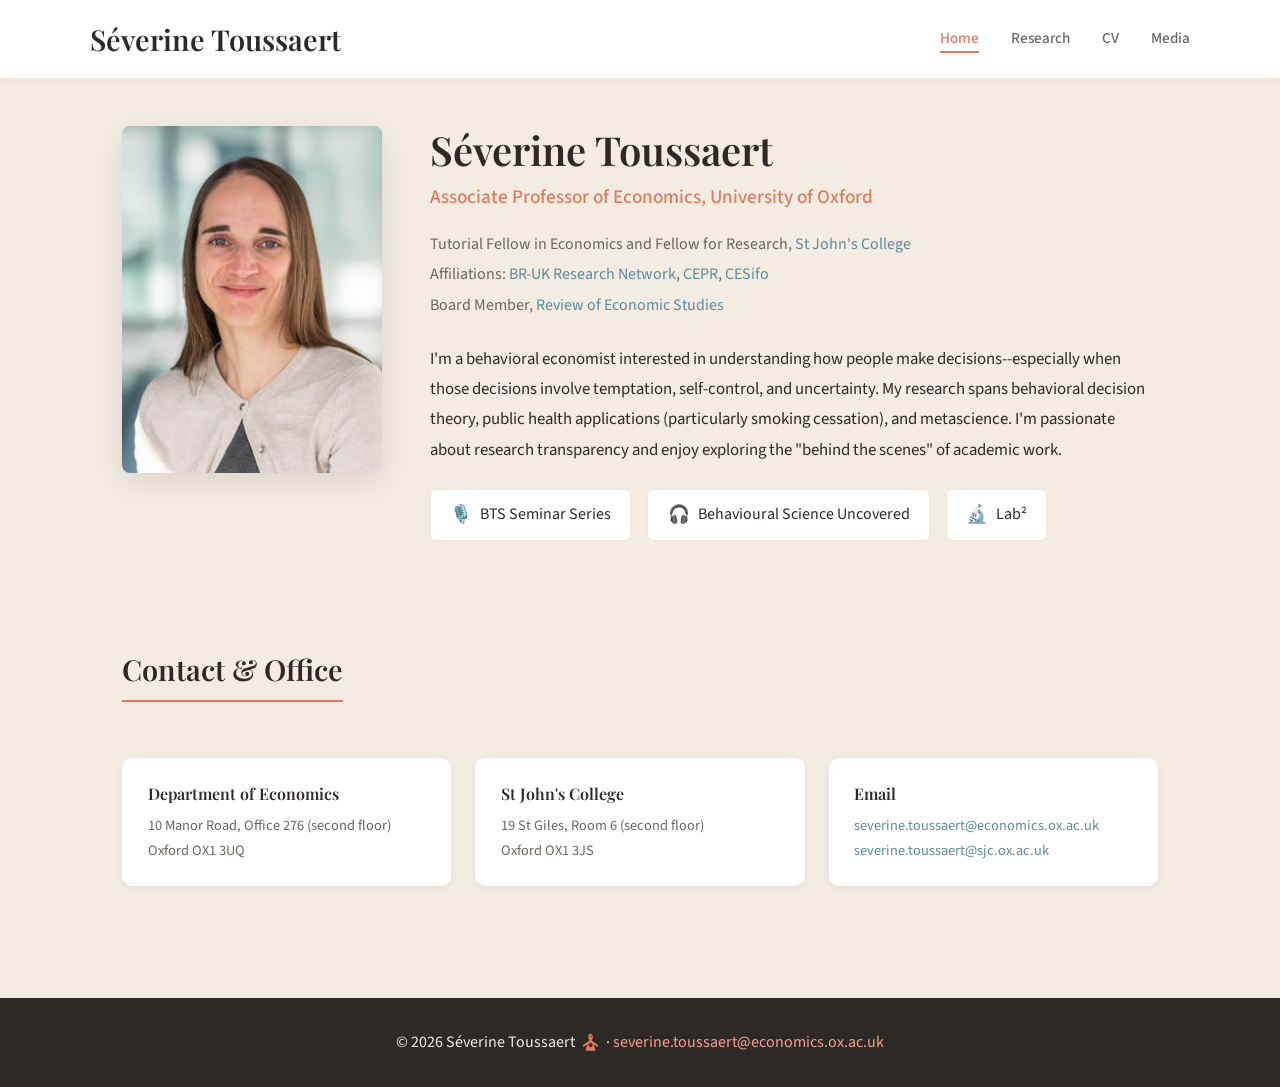
==== index.html @ f0602a26 "Update homepage, research explanations, CV, media, and styles - Homepage: revised bio, affiliations," ====
<!DOCTYPE html>
<html lang="en">
<head>
    <meta charset="UTF-8">
    <meta name="viewport" content="width=device-width, initial-scale=1.0">
    <title>Séverine Toussaert | Associate Professor of Economics</title>
    <link href="https://fonts.googleapis.com/css2?family=Playfair+Display:wght@400;500;600;700&family=Source+Sans+3:wght@300;400;500;600&display=swap" rel="stylesheet">
    <link rel="stylesheet" href="styles.css">
</head>
<body>
    <nav>
        <div class="nav-container">
            <a href="index.html" class="logo">Séverine Toussaert</a>
            <ul>
                <li><a href="index.html" class="active">Home</a></li>
                <li><a href="research.html">Research</a></li>
                <li><a href="cv.html">CV</a></li>
                <li><a href="media.html">Media</a></li>
            </ul>
        </div>
    </nav>

    <main>
        <div class="hero">
            <div class="hero-photo">
                <img src="headshot.jpg" alt="Séverine Toussaert">
            </div>
            <div class="hero-content">
                <h1>Séverine Toussaert</h1>
                <p class="title">Associate Professor of Economics, University of Oxford</p>
                <div class="affiliations">
                    Tutorial Fellow in Economics and Fellow for Research, <a href="https://www.sjc.ox.ac.uk/" target="_blank" rel="noopener noreferrer">St John's College</a><br>
                    Affiliations: <a href="https://usher.ed.ac.uk/behavioural-research-uk" target="_blank" rel="noopener noreferrer">BR-UK Research Network</a>, <a href="https://cepr.org/" target="_blank" rel="noopener noreferrer">CEPR</a>, <a href="https://www.ifo.de/en/cesifo/cesifo-homepage" target="_blank" rel="noopener noreferrer">CESifo</a><br>
                    Board Member, <a href="https://www.restud.com/" target="_blank" rel="noopener noreferrer">Review of Economic Studies</a>
                </div>
                <p class="bio">
                    I'm a behavioral economist interested in understanding how people make decisions--especially when those decisions involve temptation, self-control, and uncertainty. My research spans behavioral decision theory, public health applications (particularly smoking cessation), and metascience. I'm passionate about research transparency and enjoy exploring the "behind the scenes" of academic work.
                </p>
                <div class="projects">
                    <a href="https://bts-seminar.net" class="project-link" target="_blank" rel="noopener noreferrer">
                        <span class="icon">🎙️</span>
                        BTS Seminar Series
                    </a>
                    <a href="https://bsuncovered.com" class="project-link" target="_blank" rel="noopener noreferrer">
                        <span class="icon">🎧</span>
                        Behavioural Science Uncovered
                    </a>
                    <a href="https://labsquare.net/" class="project-link" target="_blank" rel="noopener noreferrer">
                        <span class="icon">🔬</span>
                        Lab²
                    </a>
                </div>
            </div>
        </div>

        <section class="contact-section">
            <h2 class="section-header">Contact & Office</h2>
            <div class="contact-grid">
                <div class="contact-card">
                    <h3>Department of Economics</h3>
                    <p>10 Manor Road, Office 276 (second floor)<br>Oxford OX1 3UQ</p>
                </div>
                <div class="contact-card">
                    <h3>St John's College</h3>
                    <p>19 St Giles, Room 6 (second floor)<br>Oxford OX1 3JS</p>
                </div>
                <div class="contact-card">
                    <h3>Email</h3>
                    <p>
                        <a href="mailto:severine.toussaert@economics.ox.ac.uk">severine.toussaert@economics.ox.ac.uk</a><br>
                        <a href="mailto:severine.toussaert@sjc.ox.ac.uk">severine.toussaert@sjc.ox.ac.uk</a>
                    </p>
                </div>
            </div>
        </section>
    </main>

    <footer>
        <p>&copy; 2026 Séverine Toussaert <svg viewBox="0 0 50 58" width="15" height="18" aria-label="Tower of the Sun" role="img" style="display:inline-block;vertical-align:middle;margin:0 5px 2px"><line x1="25" y1="0" x2="25" y2="4" stroke="#E07A5F" stroke-width="2" stroke-linecap="round"/><ellipse cx="25" cy="12" rx="8" ry="10" fill="#E07A5F"/><circle cx="21" cy="11" r="2" fill="#2D2926"/><circle cx="29" cy="11" r="2" fill="#2D2926"/><polygon points="21,20 29,20 31,31 19,31" fill="#E07A5F"/><polygon points="19,26 21,33 1,46 0,39" fill="#E07A5F"/><polygon points="31,26 29,33 49,46 50,39" fill="#E07A5F"/><polygon points="17,29 33,29 42,58 8,58" fill="#E07A5F"/><circle cx="25" cy="39" r="7" fill="#2D2926"/></svg> &middot; <a href="mailto:severine.toussaert@economics.ox.ac.uk">severine.toussaert@economics.ox.ac.uk</a></p>
    </footer>
</body>
</html>
---- styles.css ----
/* ========================================
   REFINED MOCKUP - Shared Styles
   Academic Warm base + Muted Iceberg accents
   Multi-page layout with story badges
   ======================================== */

:root {
    /* Academic Warm - Primary Palette */
    --cream: #F3ECE3;
    --cream-dark: #F0E6D8;
    --warm-gray: #6B6560;
    --charcoal: #2D2926;
    --coral: #E07A5F;
    --coral-light: #F4A090;
    --soft-blue: #5E8B9C;
    --soft-blue-light: #A8C5CE;
    --gold: #C9A962;
    --white: #FFFFFF;

    /* Muted Iceberg - Secondary Palette */
    --slate-light: #E8EDF0;
    --slate-mid: #8FA3B0;
    --slate-deep: #4A6B7C;
    --slate-dark: #3D5A6C;
    --slate-abyss: #2A4A5A;
}

* {
    margin: 0;
    padding: 0;
    box-sizing: border-box;
}

body {
    font-family: 'Source Sans 3', -apple-system, BlinkMacSystemFont, sans-serif;
    background-color: var(--cream);
    color: var(--charcoal);
    line-height: 1.6;
    font-size: 16px;
}

/* ==================== NAVIGATION ==================== */
nav {
    background: var(--white);
    padding: 1rem 2rem;
    position: sticky;
    top: 0;
    z-index: 100;
    box-shadow: 0 2px 10px rgba(0,0,0,0.05);
}

nav .nav-container {
    max-width: 1100px;
    margin: 0 auto;
    display: flex;
    justify-content: space-between;
    align-items: center;
}

nav .logo {
    font-family: 'Playfair Display', Georgia, serif;
    font-size: 1.8rem;
    font-weight: 600;
    color: var(--charcoal);
    text-decoration: none;
}

nav ul {
    display: flex;
    list-style: none;
    gap: 2rem;
}

nav a {
    color: var(--warm-gray);
    text-decoration: none;
    font-weight: 500;
    font-size: 0.95rem;
    transition: color 0.2s;
    position: relative;
}

nav a:hover, nav a.active {
    color: var(--coral);
}

nav a.active::after {
    content: '';
    position: absolute;
    bottom: -4px;
    left: 0;
    width: 100%;
    height: 2px;
    background: var(--coral);
}

/* ==================== MAIN LAYOUT ==================== */
main {
    max-width: 1100px;
    margin: 0 auto;
    padding: 3rem 2rem;
}

/* ==================== TYPOGRAPHY ==================== */
h1, h2, h3, h4, h5 {
    font-family: 'Playfair Display', Georgia, serif;
}

.section-header {
    font-size: 1.8rem;
    font-weight: 600;
    margin-bottom: 2rem;
    padding-bottom: 0.5rem;
    border-bottom: 2px solid var(--coral);
    display: inline-block;
}

/* ==================== HERO SECTION ==================== */
.hero {
    display: grid;
    grid-template-columns: 260px 1fr;
    gap: 3rem;
    align-items: start;
    margin-bottom: 3rem;
}

.hero-photo {
    width: 100%;
    aspect-ratio: 3/4;
    background: var(--cream-dark);
    border-radius: 8px;
    overflow: hidden;
    box-shadow: 0 10px 30px rgba(0,0,0,0.1);
    display: flex;
    align-items: center;
    justify-content: center;
    color: var(--warm-gray);
    font-size: 0.9rem;
}

.hero-photo img {
    width: 100%;
    height: 100%;
    object-fit: cover;
}

.hero-content h1 {
    font-size: 2.5rem;
    font-weight: 600;
    color: var(--charcoal);
    margin-bottom: 0.5rem;
    line-height: 1.2;
}

.hero-content .title {
    font-size: 1.2rem;
    color: var(--coral);
    font-weight: 500;
    margin-bottom: 1rem;
}

.hero-content .affiliations {
    font-size: 1rem;
    color: var(--warm-gray);
    margin-bottom: 1.5rem;
    line-height: 1.9;
}

.hero-content .affiliations a {
    color: var(--soft-blue);
    text-decoration: none;
}

.hero-content .affiliations a:hover {
    text-decoration: underline;
}

.hero-content .bio {
    font-size: 1.05rem;
    line-height: 1.8;
    margin-bottom: 1.5rem;
}

/* Project Links */
.projects {
    display: flex;
    gap: 1rem;
    flex-wrap: wrap;
    margin-bottom: 1.5rem;
}

.project-link {
    display: inline-flex;
    align-items: center;
    gap: 0.5rem;
    padding: 0.7rem 1.2rem;
    background: var(--white);
    border: 1px solid var(--cream-dark);
    border-radius: 6px;
    color: var(--charcoal);
    text-decoration: none;
    font-size: 1rem;
    transition: all 0.2s;
}

.project-link:hover {
    border-color: var(--coral);
    box-shadow: 0 4px 12px rgba(224, 122, 95, 0.15);
}

.project-link .icon {
    font-size: 1.1rem;
}

/* Contact Info */
.contact-info {
    font-size: 0.95rem;
    color: var(--warm-gray);
}

.contact-info a {
    color: var(--soft-blue);
    text-decoration: none;
}

.contact-info a:hover {
    text-decoration: underline;
}

/* ==================== CONTACT SECTION (homepage) ==================== */
.contact-section {
    margin-top: 3rem;
    padding-top: 2rem;
    border-top: 1px solid var(--cream-dark);
}

.contact-grid {
    display: grid;
    grid-template-columns: repeat(auto-fit, minmax(220px, 1fr));
    gap: 1.5rem;
    margin-top: 1.5rem;
}

.contact-card {
    background: var(--white);
    border-radius: 10px;
    padding: 1.4rem 1.6rem;
    box-shadow: 0 2px 8px rgba(0,0,0,0.06);
}

.contact-card h3 {
    font-family: 'Playfair Display', serif;
    font-size: 1rem;
    font-weight: 600;
    color: var(--charcoal);
    margin-bottom: 0.5rem;
}

.contact-card p {
    font-size: 0.9rem;
    color: var(--warm-gray);
    line-height: 1.7;
}

.contact-card a {
    color: var(--soft-blue);
    text-decoration: none;
}

.contact-card a:hover {
    text-decoration: underline;
}

/* ==================== RESEARCH PAGE ==================== */

.research-intro {
    margin-bottom: 2rem;
}

.research-intro-story {
    background: var(--white);
    border-left: 3px solid var(--coral);
    border-radius: 0 8px 8px 0;
    padding: 1rem 1.4rem;
    font-size: 1.05rem;
    color: var(--charcoal);
    line-height: 1.8;
}

/* Filter Chips */
.filter-chips {
    display: flex;
    gap: 0.5rem;
    flex-wrap: wrap;
    margin-bottom: 2.5rem;
}

.filter-chip {
    padding: 0.6rem 1.3rem;
    font-size: 0.95rem;
    font-weight: 500;
    border: 1px solid var(--cream-dark);
    background: var(--white);
    border-radius: 100px;
    color: var(--warm-gray);
    cursor: pointer;
    transition: all 0.2s;
}

.filter-chip:hover {
    border-color: var(--coral-light);
    color: var(--coral);
}

.filter-chip.active {
    background: var(--charcoal);
    border-color: var(--charcoal);
    color: var(--white);
}

/* Research Category */
.research-category {
    margin-bottom: 3rem;
}

.category-title {
    font-size: 1.3rem;
    font-weight: 500;
    color: var(--charcoal);
    margin-bottom: 1.5rem;
    display: flex;
    align-items: center;
    gap: 0.5rem;
}

.category-title .count {
    font-family: 'Source Sans 3', sans-serif;
    font-size: 0.85rem;
    color: var(--warm-gray);
    font-weight: 400;
}

/* Paper Cards */
.paper-card {
    background: var(--white);
    border-radius: 10px;
    padding: 1.5rem;
    margin-bottom: 1rem;
    transition: all 0.2s;
    position: relative;
}

.paper-card:hover {
    box-shadow: 0 8px 25px rgba(0,0,0,0.08);
    transform: translateY(-2px);
}

.paper-header {
    display: flex;
    align-items: flex-start;
    gap: 0.75rem;
}

.paper-title {
    font-size: 1.15rem;
    font-weight: 500;
    color: var(--charcoal);
    margin-bottom: 0.5rem;
    line-height: 1.4;
    flex: 1;
}

.paper-authors {
    font-size: 0.9rem;
    color: var(--warm-gray);
    margin-bottom: 0.5rem;
}

.paper-venue {
    font-size: 0.9rem;
    color: var(--soft-blue);
    font-style: italic;
    margin-bottom: 1rem;
}

.paper-buttons {
    display: flex;
    gap: 0.5rem;
    flex-wrap: wrap;
}

.paper-btn {
    padding: 0.4rem 0.8rem;
    font-size: 0.8rem;
    font-weight: 500;
    border-radius: 4px;
    text-decoration: none;
    transition: all 0.2s;
    border: 1px solid;
}

.paper-btn.pdf {
    background: var(--coral);
    border-color: var(--coral);
    color: var(--white);
}

.paper-btn.pdf:hover {
    background: #c96a52;
}

.paper-btn.slides {
    background: var(--soft-blue);
    border-color: var(--soft-blue);
    color: var(--white);
}

.paper-btn.slides:hover {
    background: #4d7a8a;
}

.paper-btn.data, .paper-btn.code {
    background: var(--gold);
    border-color: var(--gold);
    color: var(--white);
}

.paper-btn.secondary {
    background: transparent;
    border-color: var(--cream-dark);
    color: var(--warm-gray);
}

.paper-btn.secondary:hover {
    border-color: var(--coral);
    color: var(--coral);
}

/* Story Badge */
.story-badge {
    display: inline-flex;
    align-items: center;
    gap: 0.3rem;
    padding: 0.35rem 0.8rem;
    background: var(--slate-light);
    border-radius: 100px;
    font-size: 0.88rem;
    color: var(--slate-deep);
    cursor: pointer;
    transition: all 0.2s;
    white-space: nowrap;
    flex-shrink: 0;
}

.story-badge:hover {
    background: var(--slate-mid);
    color: var(--white);
}

.story-badge .icon {
    font-size: 0.85rem;
}

/* Story Panel */
.story-panel {
    display: none;
    margin-top: 1rem;
    padding: 1.25rem;
    background: linear-gradient(135deg, var(--slate-light) 0%, var(--cream-dark) 100%);
    border-radius: 8px;
    border-left: 3px solid var(--slate-deep);
    animation: slideDown 0.3s ease;
}

.story-panel.visible {
    display: block;
}

@keyframes slideDown {
    from {
        opacity: 0;
        transform: translateY(-10px);
    }
    to {
        opacity: 1;
        transform: translateY(0);
    }
}

.story-panel h4 {
    font-family: 'Source Sans 3', sans-serif;
    font-size: 0.8rem;
    font-weight: 600;
    text-transform: uppercase;
    letter-spacing: 0.05em;
    color: var(--slate-deep);
    margin-bottom: 0.5rem;
    margin-top: 1rem;
}

.story-panel h4:first-child {
    margin-top: 0;
}

.story-panel p {
    font-size: 0.9rem;
    line-height: 1.7;
    color: var(--charcoal);
}

.submission-history {
    font-family: monospace;
    font-size: 0.85rem;
    padding: 0.5rem 0.6rem;
    background: var(--white);
    border-radius: 4px;
    display: block;
    line-height: 1.9;
    word-break: break-word;
}

.submission-history .dr {
    color: #c0392b;
}

.submission-history .rr {
    color: var(--gold);
}

.submission-history .accepted {
    color: #27ae60;
}

/* Category intro — full-width card, soft-blue left border */
.category-intro {
    background: var(--white);
    border-left: 3px solid var(--soft-blue);
    border-radius: 0 8px 8px 0;
    padding: 1rem 1.4rem;
    font-size: 1rem;
    color: var(--warm-gray);
    line-height: 1.8;
    margin-bottom: 1.8rem;
}

/* Research subsections (within a category) */
.research-subsection {
    margin-bottom: 2.5rem;
}

.subsection-title {
    font-family: 'Source Sans 3', sans-serif;
    font-size: 0.9rem;
    font-weight: 700;
    text-transform: uppercase;
    letter-spacing: 0.08em;
    color: var(--coral);
    margin-bottom: 1rem;
    padding-bottom: 0.4rem;
    border-bottom: 1px solid var(--cream-dark);
}

/* Subsection description — full-width card, lighter soft-blue border */
.subsection-desc {
    background: var(--white);
    border-left: 3px solid var(--soft-blue-light);
    border-radius: 0 8px 8px 0;
    padding: 0.9rem 1.3rem;
    font-size: 0.97rem;
    color: var(--warm-gray);
    line-height: 1.8;
    margin-bottom: 1.2rem;
}

/* Inner Dragon feature block — white card with shadow, matching the card family */
.inner-dragon-feature {
    display: grid;
    grid-template-columns: 130px 1fr;
    gap: 1.5rem;
    align-items: start;
    background: var(--white);
    border-left: 3px solid var(--soft-blue-light);
    border-radius: 0 10px 10px 0;
    padding: 1.4rem;
    margin-bottom: 1rem;
    box-shadow: 0 2px 8px rgba(0,0,0,0.06);
}

.inner-dragon-feature img {
    width: 100%;
    border-radius: 8px;
    box-shadow: 0 4px 14px rgba(0,0,0,0.13);
}

.inner-dragon-feature-text p {
    font-size: 0.95rem;
    color: var(--warm-gray);
    line-height: 1.8;
}

.inner-dragon-feature-text strong {
    color: var(--charcoal);
}

@media (max-width: 768px) {
    .inner-dragon-feature {
        grid-template-columns: 1fr;
    }

    .inner-dragon-feature img {
        max-width: 130px;
        margin: 0 auto;
        display: block;
    }
}

/* ==================== CV PAGE ==================== */
.cv-intro {
    margin-bottom: 2rem;
}

.download-cv {
    display: inline-flex;
    align-items: center;
    gap: 0.5rem;
    padding: 0.8rem 1.5rem;
    background: var(--coral);
    color: var(--white);
    text-decoration: none;
    border-radius: 6px;
    font-weight: 500;
    transition: background 0.2s;
}

.download-cv:hover {
    background: #c96a52;
}

.cv-section {
    background: var(--white);
    border-radius: 12px;
    padding: 2rem;
    margin-bottom: 2rem;
}

.cv-section h3 {
    font-size: 1.1rem;
    font-weight: 500;
    color: var(--coral);
    margin-bottom: 1rem;
    padding-bottom: 0.5rem;
    border-bottom: 1px solid var(--cream-dark);
}

.cv-grid {
    display: grid;
    gap: 0;
}

.cv-item {
    display: grid;
    grid-template-columns: 100px 1fr;
    gap: 1.5rem;
    padding: 0.8rem 0;
    border-bottom: 1px solid var(--cream-dark);
}

.cv-item:last-child {
    border-bottom: none;
}

.cv-year {
    font-size: 0.9rem;
    color: var(--warm-gray);
}

.cv-content strong {
    font-weight: 600;
    color: var(--charcoal);
}

.cv-content p {
    font-size: 0.95rem;
    color: var(--warm-gray);
    margin-top: 0.25rem;
}

/* ==================== MEDIA PAGE ==================== */
.media-intro {
    font-size: 1.05rem;
    color: var(--warm-gray);
    margin-bottom: 2rem;
    max-width: 700px;
}

.media-grid {
    display: grid;
    grid-template-columns: repeat(auto-fit, minmax(320px, 1fr));
    gap: 2rem;
}

.media-card {
    background: var(--white);
    border-radius: 12px;
    overflow: hidden;
    transition: transform 0.2s, box-shadow 0.2s;
}

.media-card:hover {
    transform: translateY(-4px);
    box-shadow: 0 12px 30px rgba(0,0,0,0.1);
}

.media-card-image {
    height: 160px;
    background: linear-gradient(135deg, var(--soft-blue) 0%, var(--coral) 100%);
    display: flex;
    align-items: center;
    justify-content: center;
    color: var(--white);
    font-size: 3rem;
}

.media-card-content {
    padding: 1.5rem;
}

.media-card h3 {
    font-size: 1.2rem;
    margin-bottom: 0.5rem;
}

.media-card p {
    font-size: 0.95rem;
    color: var(--warm-gray);
    margin-bottom: 1rem;
    line-height: 1.7;
}

.media-card a {
    color: var(--coral);
    text-decoration: none;
    font-weight: 500;
}

.media-card a:hover {
    text-decoration: underline;
}

/* ==================== GRAVEYARD SECTION ==================== */
.graveyard-section {
    background: linear-gradient(180deg, var(--slate-dark) 0%, var(--slate-abyss) 100%);
    padding: 3rem 2rem;
    margin: 3rem -2rem -3rem;
    color: var(--white);
}

.graveyard-section .section-container {
    max-width: 1100px;
    margin: 0 auto;
}

.graveyard-section .section-header {
    color: rgba(255, 255, 255, 0.8);
    border-bottom-color: var(--slate-mid);
}

.graveyard-intro {
    color: rgba(255, 255, 255, 0.6);
    margin-bottom: 2rem;
    font-size: 1rem;
}

.graveyard-grid {
    display: grid;
    grid-template-columns: repeat(auto-fit, minmax(280px, 1fr));
    gap: 1.5rem;
}

.graveyard-item {
    background: rgba(255, 255, 255, 0.05);
    border: 1px solid rgba(255, 255, 255, 0.1);
    border-radius: 10px;
    padding: 1.5rem;
}

.graveyard-item h4 {
    font-size: 1.05rem;
    color: rgba(255, 255, 255, 0.9);
    margin-bottom: 0.25rem;
}

.graveyard-item .status {
    font-size: 0.75rem;
    text-transform: uppercase;
    letter-spacing: 0.05em;
    color: var(--coral-light);
    margin-bottom: 0.75rem;
}

.graveyard-item p {
    font-size: 0.9rem;
    color: rgba(255, 255, 255, 0.6);
    line-height: 1.7;
}

/* ==================== FOOTER ==================== */
footer {
    background: var(--charcoal);
    color: var(--cream);
    padding: 2rem;
    text-align: center;
    margin-top: 4rem;
}

footer a {
    color: var(--coral-light);
    text-decoration: none;
}

footer a:hover {
    text-decoration: underline;
}

/* Research page with graveyard needs no footer margin */
body:has(.graveyard-section) footer {
    margin-top: 0;
}

/* Ensure main has no bottom padding when graveyard present */
main:has(.graveyard-section) {
    padding-bottom: 0;
}

/* ==================== RESPONSIVE ==================== */
@media (max-width: 768px) {
    .hero {
        grid-template-columns: 1fr;
    }

    .hero-photo {
        max-width: 220px;
        margin: 0 auto;
    }

    nav ul {
        gap: 1rem;
        font-size: 0.85rem;
    }

    .hero-content h1 {
        font-size: 2rem;
        text-align: center;
    }

    .hero-content .title {
        text-align: center;
    }

    .cv-item {
        grid-template-columns: 1fr;
        gap: 0.25rem;
    }

    .cv-year {
        font-weight: 600;
        color: var(--soft-blue);
    }

    .paper-header {
        flex-direction: column;
        gap: 0.5rem;
    }

    .story-badge {
        align-self: flex-start;
    }
}
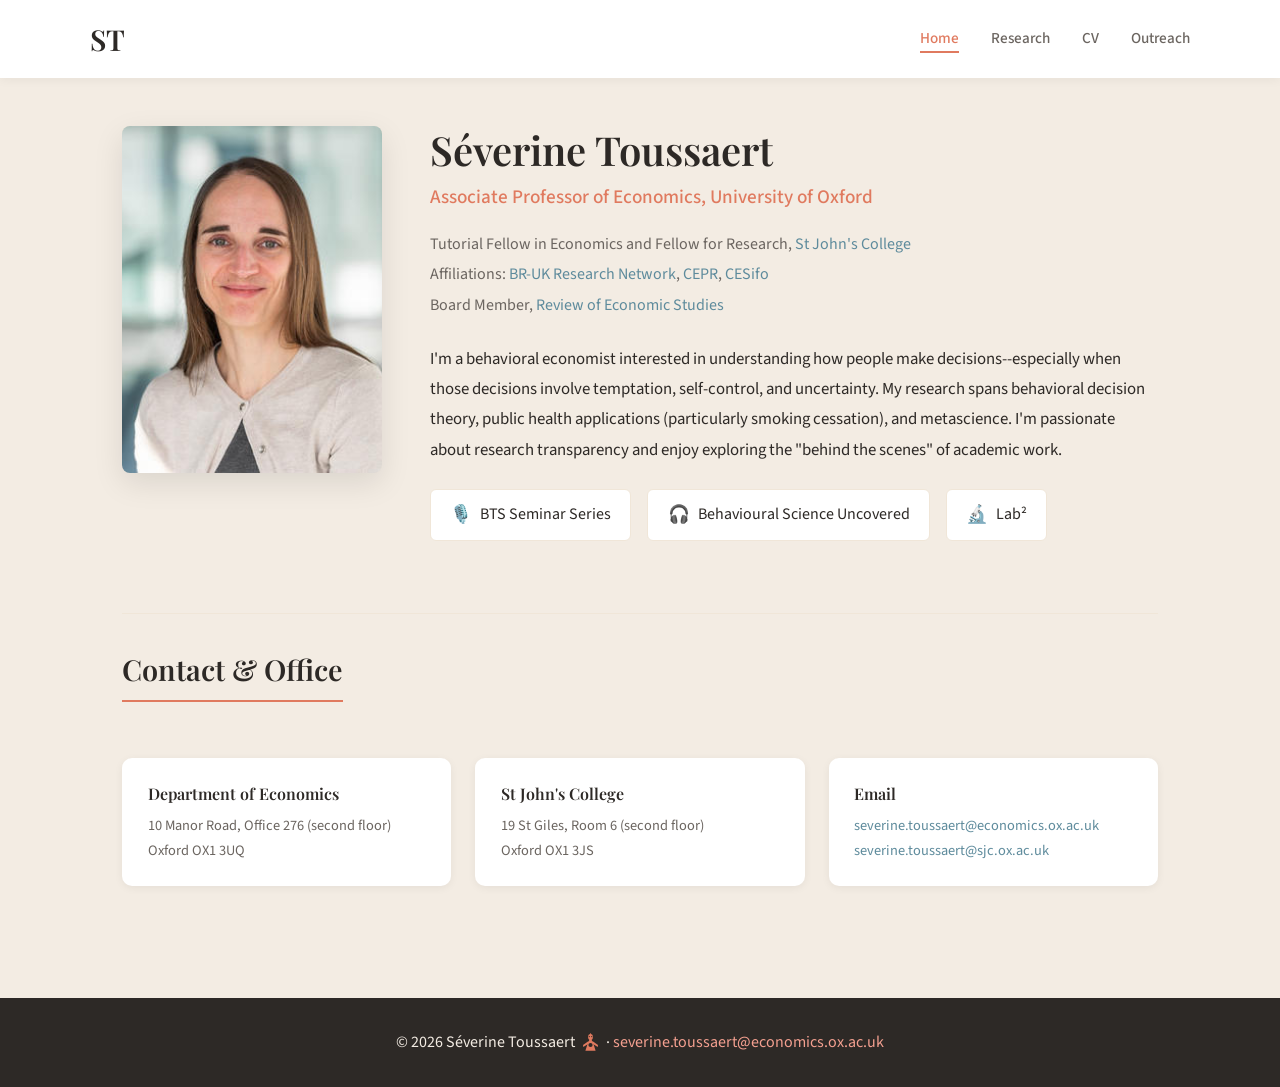
==== commit ff2bc62a: "Add Sev's new links, PDFs, expand Media→Outreach, shrink nav logo Research: link pre-reg paper/appen" ====
--- a/index.html
+++ b/index.html
@@ -10,12 +10,12 @@
 <body>
     <nav>
         <div class="nav-container">
-            <a href="index.html" class="logo">Séverine Toussaert</a>
+            <a href="index.html" class="logo">ST</a>
             <ul>
                 <li><a href="index.html" class="active">Home</a></li>
                 <li><a href="research.html">Research</a></li>
                 <li><a href="cv.html">CV</a></li>
-                <li><a href="media.html">Media</a></li>
+                <li><a href="media.html">Outreach</a></li>
             </ul>
         </div>
     </nav>
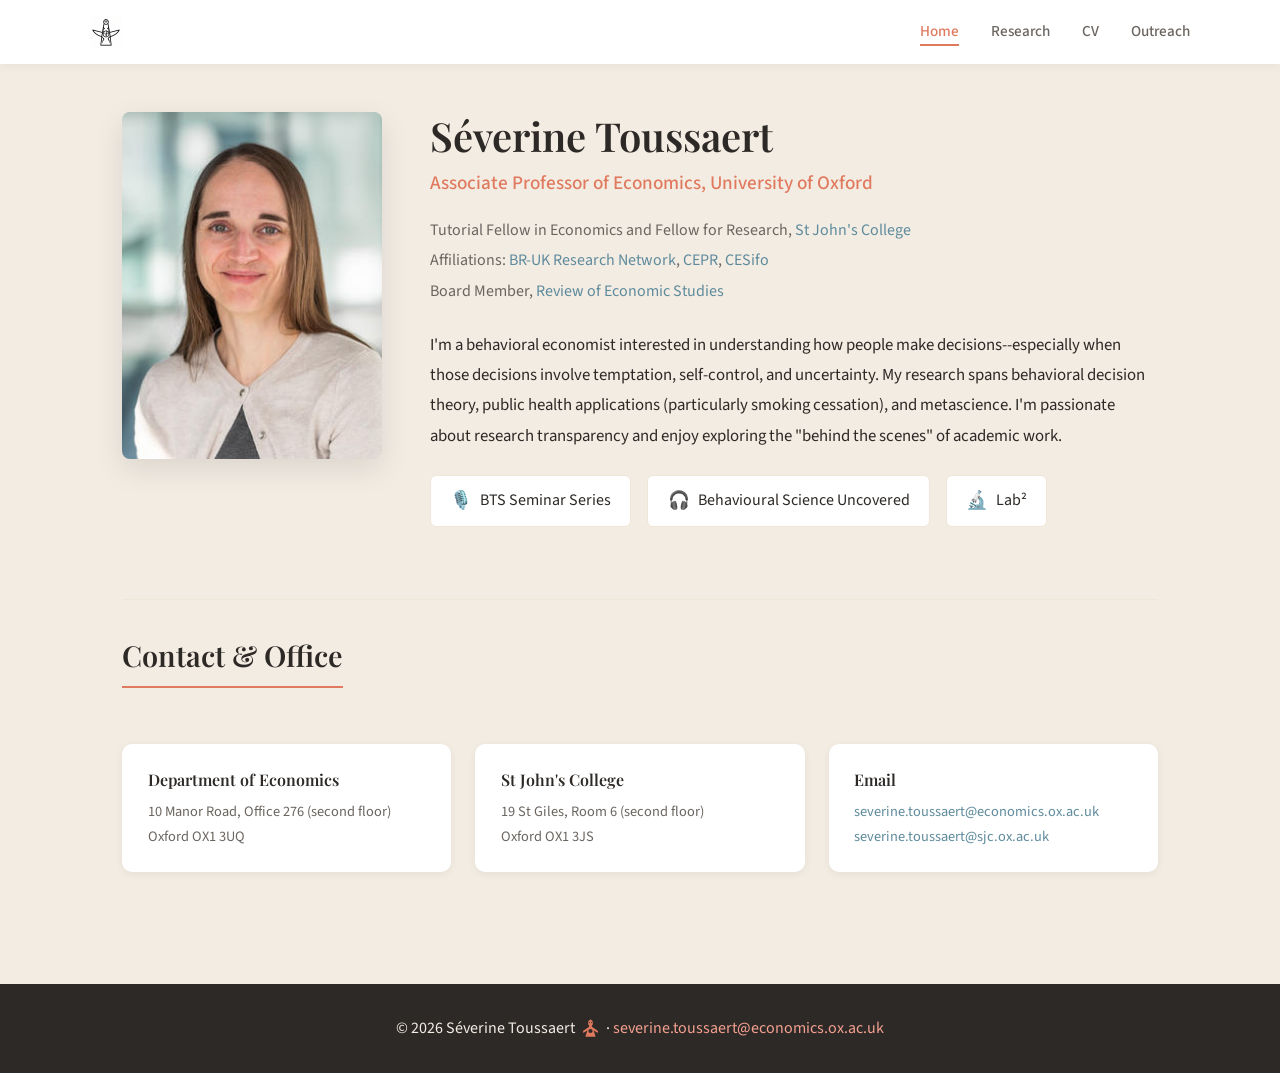
==== commit fc169d10: "Use favicon as nav home icon" ====
--- a/index.html
+++ b/index.html
@@ -1,16 +1,19 @@
 <!DOCTYPE html>
 <html lang="en">
 <head>
-    <meta charset="UTF-8">
-    <meta name="viewport" content="width=device-width, initial-scale=1.0">
-    <title>Séverine Toussaert | Associate Professor of Economics</title>
-    <link href="https://fonts.googleapis.com/css2?family=Playfair+Display:wght@400;500;600;700&family=Source+Sans+3:wght@300;400;500;600&display=swap" rel="stylesheet">
-    <link rel="stylesheet" href="styles.css">
-</head>
+    <meta charset="UTF-8">
+    <meta name="viewport" content="width=device-width, initial-scale=1.0">
+    <title>Séverine Toussaert | Associate Professor of Economics</title>
+    <link href="https://fonts.googleapis.com/css2?family=Playfair+Display:wght@400;500;600;700&family=Source+Sans+3:wght@300;400;500;600&display=swap" rel="stylesheet">
+    <link rel="stylesheet" href="styles.css">
+    <link rel="icon" type="image/png" href="favicon.png">
+</head>
 <body>
     <nav>
         <div class="nav-container">
-            <a href="index.html" class="logo">ST</a>
+            <a href="index.html" class="logo" aria-label="Home">
+                <img src="favicon.png" alt="Home">
+            </a>
             <ul>
                 <li><a href="index.html" class="active">Home</a></li>
                 <li><a href="research.html">Research</a></li>
--- a/styles.css
+++ b/styles.css
@@ -57,13 +57,21 @@
     align-items: center;
 }
 
-nav .logo {
-    font-family: 'Playfair Display', Georgia, serif;
-    font-size: 1.8rem;
-    font-weight: 600;
-    color: var(--charcoal);
-    text-decoration: none;
-}
+nav .logo {
+    display: inline-flex;
+    align-items: center;
+    justify-content: center;
+    width: 2rem;
+    height: 2rem;
+    text-decoration: none;
+}
+
+nav .logo img {
+    display: block;
+    width: 100%;
+    height: 100%;
+    object-fit: contain;
+}
 
 nav ul {
     display: flex;
@@ -686,12 +694,12 @@
 }
 
 /* ==================== MEDIA PAGE ==================== */
-.media-intro {
-    font-size: 1.05rem;
-    color: var(--warm-gray);
-    margin-bottom: 2rem;
-    max-width: 700px;
-}
+.media-intro {
+    font-size: 1.05rem;
+    color: var(--warm-gray);
+    margin-bottom: 2rem;
+    max-width: none;
+}
 
 .media-grid {
     display: grid;
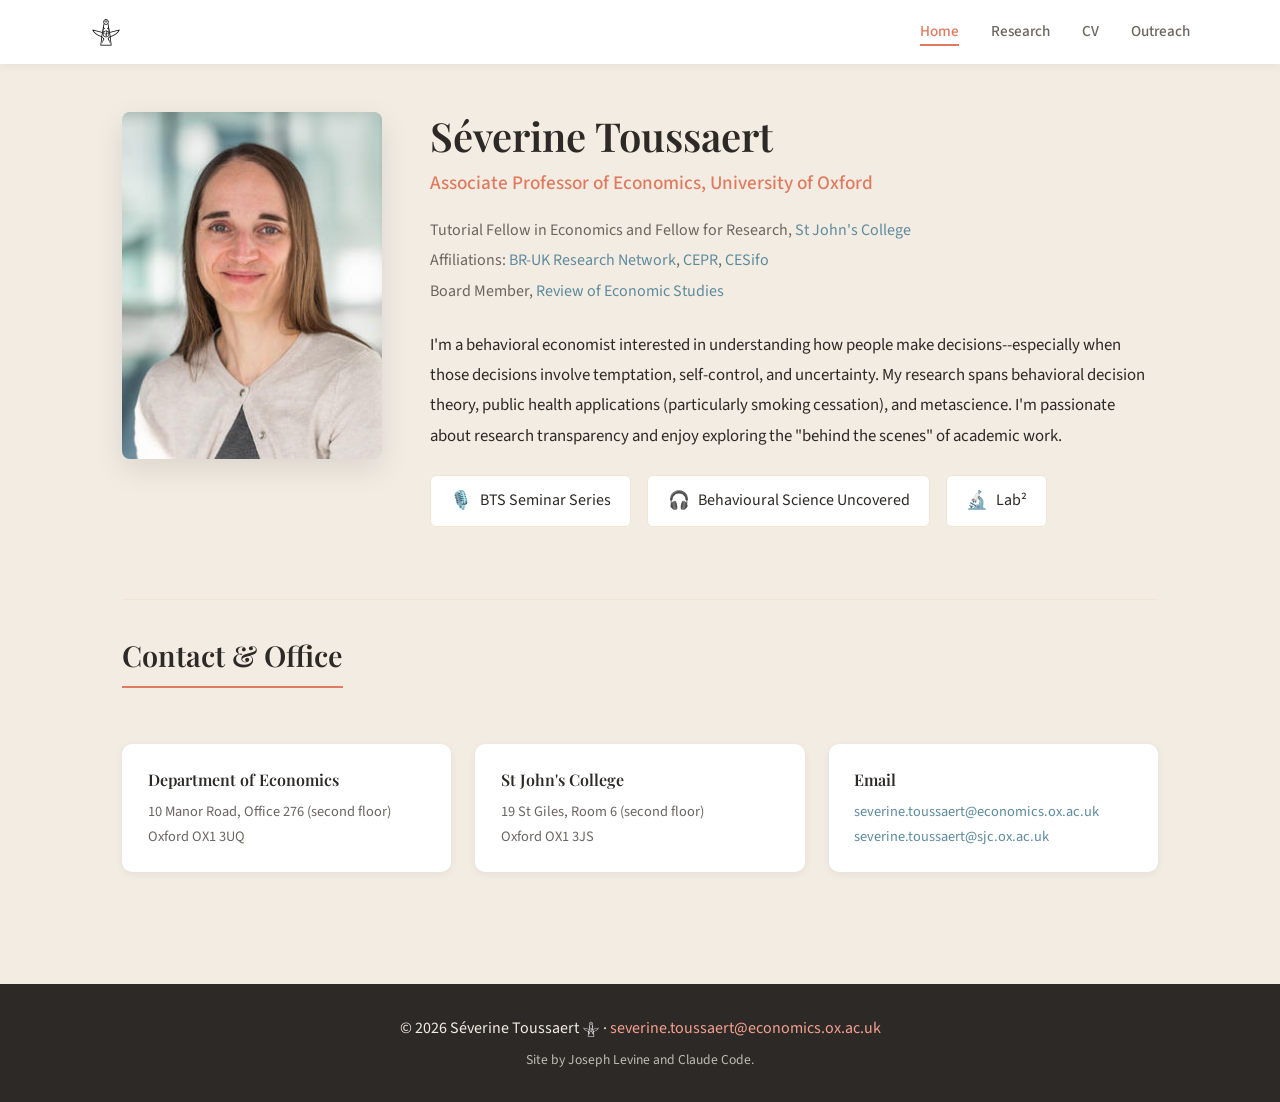
==== commit 25e7cbe0: "Update site content and transparent branding assets" ====
--- a/index.html
+++ b/index.html
@@ -6,13 +6,13 @@
     <title>Séverine Toussaert | Associate Professor of Economics</title>
     <link href="https://fonts.googleapis.com/css2?family=Playfair+Display:wght@400;500;600;700&family=Source+Sans+3:wght@300;400;500;600&display=swap" rel="stylesheet">
     <link rel="stylesheet" href="styles.css">
-    <link rel="icon" type="image/png" href="favicon.png">
+    <link rel="icon" type="image/png" href="favicon-footer.png">
 </head>
 <body>
     <nav>
         <div class="nav-container">
             <a href="index.html" class="logo" aria-label="Home">
-                <img src="favicon.png" alt="Home">
+                <img src="favicon-footer.png" alt="" width="28" height="28">
             </a>
             <ul>
                 <li><a href="index.html" class="active">Home</a></li>
@@ -76,10 +76,11 @@
                 </div>
             </div>
         </section>
-    </main>
-
-    <footer>
-        <p>&copy; 2026 Séverine Toussaert <svg viewBox="0 0 50 58" width="15" height="18" aria-label="Tower of the Sun" role="img" style="display:inline-block;vertical-align:middle;margin:0 5px 2px"><line x1="25" y1="0" x2="25" y2="4" stroke="#E07A5F" stroke-width="2" stroke-linecap="round"/><ellipse cx="25" cy="12" rx="8" ry="10" fill="#E07A5F"/><circle cx="21" cy="11" r="2" fill="#2D2926"/><circle cx="29" cy="11" r="2" fill="#2D2926"/><polygon points="21,20 29,20 31,31 19,31" fill="#E07A5F"/><polygon points="19,26 21,33 1,46 0,39" fill="#E07A5F"/><polygon points="31,26 29,33 49,46 50,39" fill="#E07A5F"/><polygon points="17,29 33,29 42,58 8,58" fill="#E07A5F"/><circle cx="25" cy="39" r="7" fill="#2D2926"/></svg> &middot; <a href="mailto:severine.toussaert@economics.ox.ac.uk">severine.toussaert@economics.ox.ac.uk</a></p>
-    </footer>
-</body>
-</html>
+    </main>
+
+    <footer>
+        <p class="footer-line">&copy; 2026 Séverine Toussaert <img src="favicon-footer.png" alt="" class="footer-favicon footer-favicon-light"> &middot; <a href="mailto:severine.toussaert@economics.ox.ac.uk">severine.toussaert@economics.ox.ac.uk</a></p>
+        <p class="footer-credit">Site by Joseph Levine and Claude Code.</p>
+    </footer>
+</body>
+</html>
--- a/styles.css
+++ b/styles.css
@@ -61,15 +61,19 @@
     display: inline-flex;
     align-items: center;
     justify-content: center;
+    flex: 0 0 2rem;
     width: 2rem;
     height: 2rem;
+    overflow: hidden;
     text-decoration: none;
 }
 
 nav .logo img {
     display: block;
     width: 100%;
+    max-width: 100%;
     height: 100%;
+    max-height: 100%;
     object-fit: contain;
 }
 
@@ -813,18 +817,39 @@
 }
 
 /* ==================== FOOTER ==================== */
-footer {
-    background: var(--charcoal);
-    color: var(--cream);
-    padding: 2rem;
-    text-align: center;
-    margin-top: 4rem;
-}
-
-footer a {
-    color: var(--coral-light);
-    text-decoration: none;
-}
+footer {
+    background: var(--charcoal);
+    color: var(--cream);
+    padding: 2rem;
+    text-align: center;
+    margin-top: 4rem;
+}
+
+.footer-line {
+    margin: 0;
+}
+
+.footer-favicon {
+    width: 18px;
+    height: 18px;
+    display: inline-block;
+    vertical-align: middle;
+}
+
+.footer-favicon-light {
+    filter: brightness(0) invert(1);
+}
+
+.footer-credit {
+    margin-top: 0.45rem;
+    font-size: 0.85rem;
+    color: rgba(248, 244, 232, 0.72);
+}
+
+footer a {
+    color: var(--coral-light);
+    text-decoration: none;
+}
 
 footer a:hover {
     text-decoration: underline;
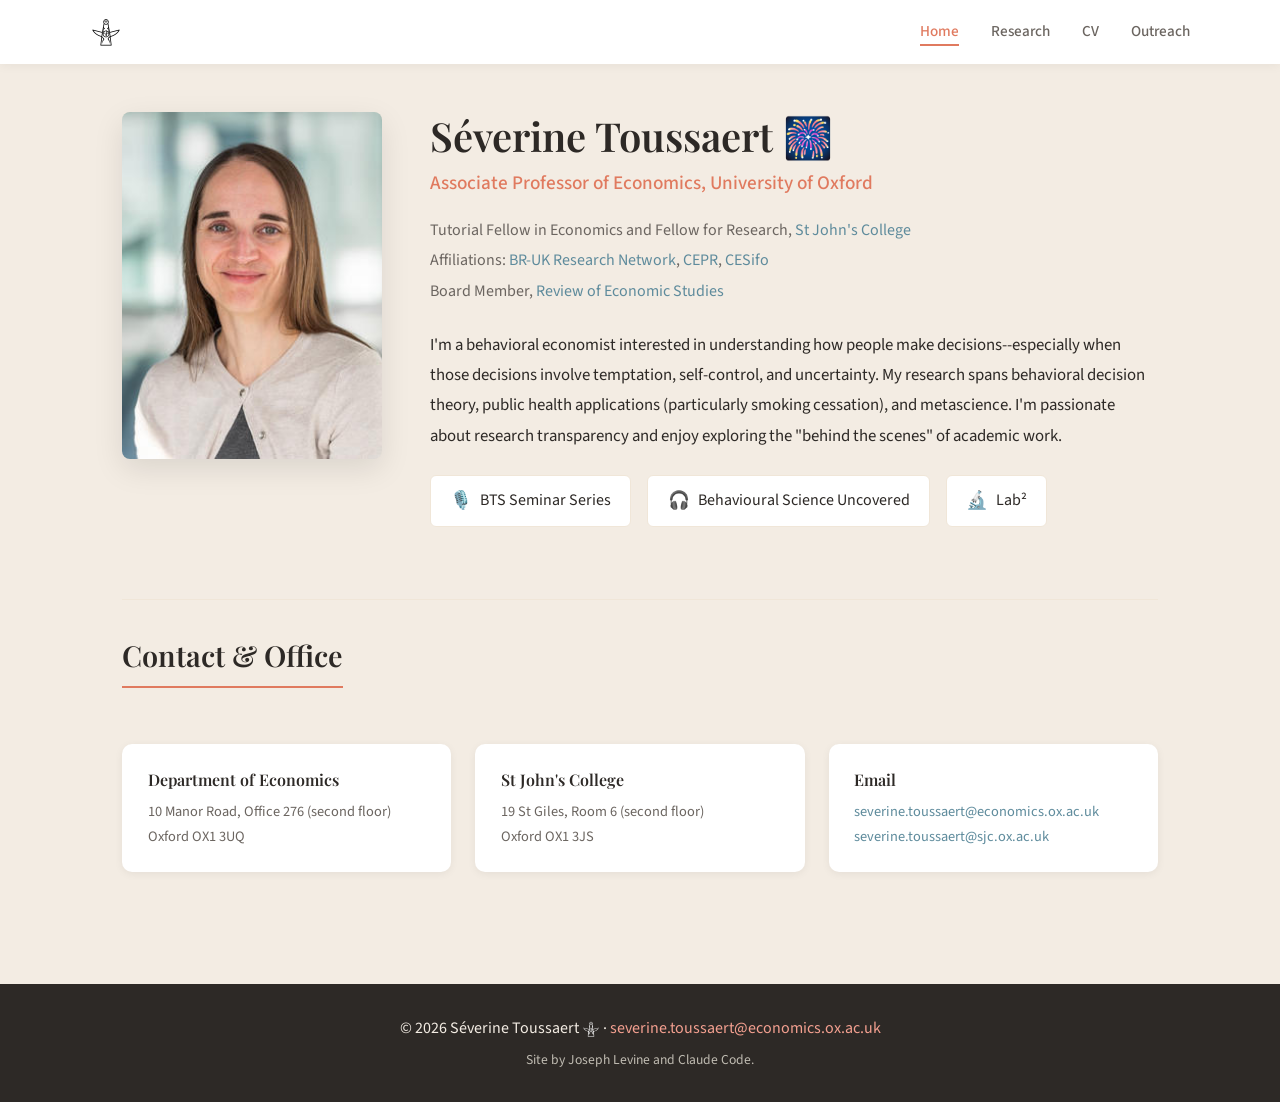
==== commit ece18afd: "Add firework emoji to homepage name" ====
--- a/index.html
+++ b/index.html
@@ -29,7 +29,7 @@
                 <img src="headshot.jpg" alt="Séverine Toussaert">
             </div>
             <div class="hero-content">
-                <h1>Séverine Toussaert</h1>
+                <h1>Séverine Toussaert 🎆</h1>
                 <p class="title">Associate Professor of Economics, University of Oxford</p>
                 <div class="affiliations">
                     Tutorial Fellow in Economics and Fellow for Research, <a href="https://www.sjc.ox.ac.uk/" target="_blank" rel="noopener noreferrer">St John's College</a><br>
--- a/styles.css
+++ b/styles.css
@@ -810,11 +810,22 @@
     margin-bottom: 0.75rem;
 }
 
-.graveyard-item p {
-    font-size: 0.9rem;
-    color: rgba(255, 255, 255, 0.6);
-    line-height: 1.7;
-}
+.graveyard-item p {
+    font-size: 0.9rem;
+    color: rgba(255, 255, 255, 0.6);
+    line-height: 1.7;
+}
+
+.graveyard-item a {
+    color: var(--white);
+    font-weight: 700;
+    text-decoration-color: rgba(255, 255, 255, 0.7);
+}
+
+.graveyard-item a:hover {
+    color: var(--coral-light);
+    text-decoration-color: var(--coral-light);
+}
 
 /* ==================== FOOTER ==================== */
 footer {
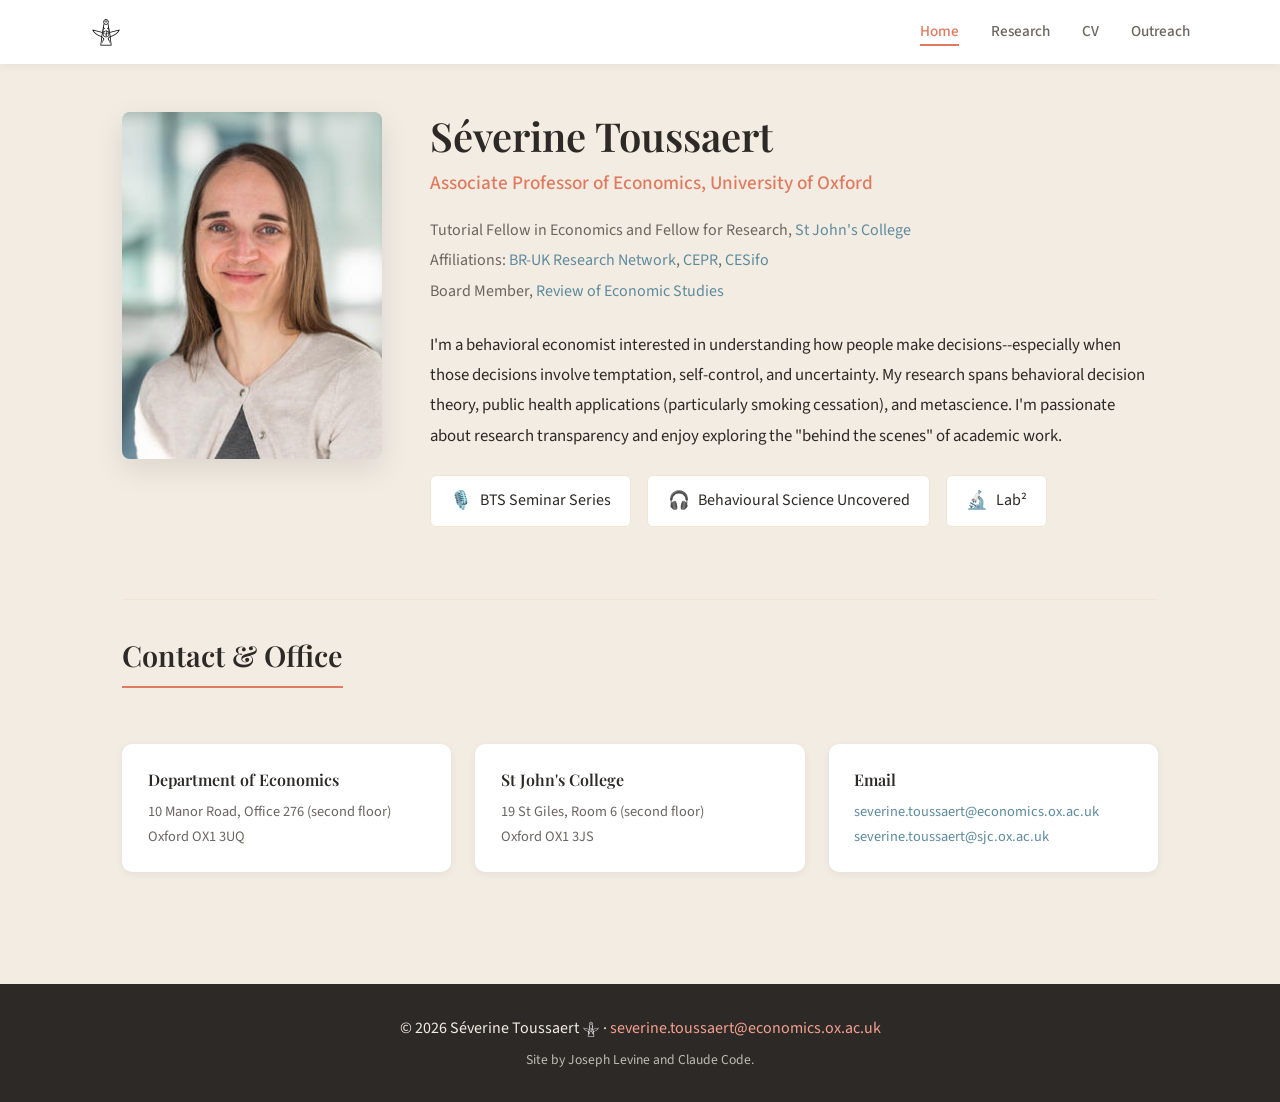
==== commit 3ff8b9e0: "Remove firework emoji from homepage name" ====
--- a/index.html
+++ b/index.html
@@ -29,7 +29,7 @@
                 <img src="headshot.jpg" alt="Séverine Toussaert">
             </div>
             <div class="hero-content">
-                <h1>Séverine Toussaert 🎆</h1>
+                <h1>Séverine Toussaert</h1>
                 <p class="title">Associate Professor of Economics, University of Oxford</p>
                 <div class="affiliations">
                     Tutorial Fellow in Economics and Fellow for Research, <a href="https://www.sjc.ox.ac.uk/" target="_blank" rel="noopener noreferrer">St John's College</a><br>
